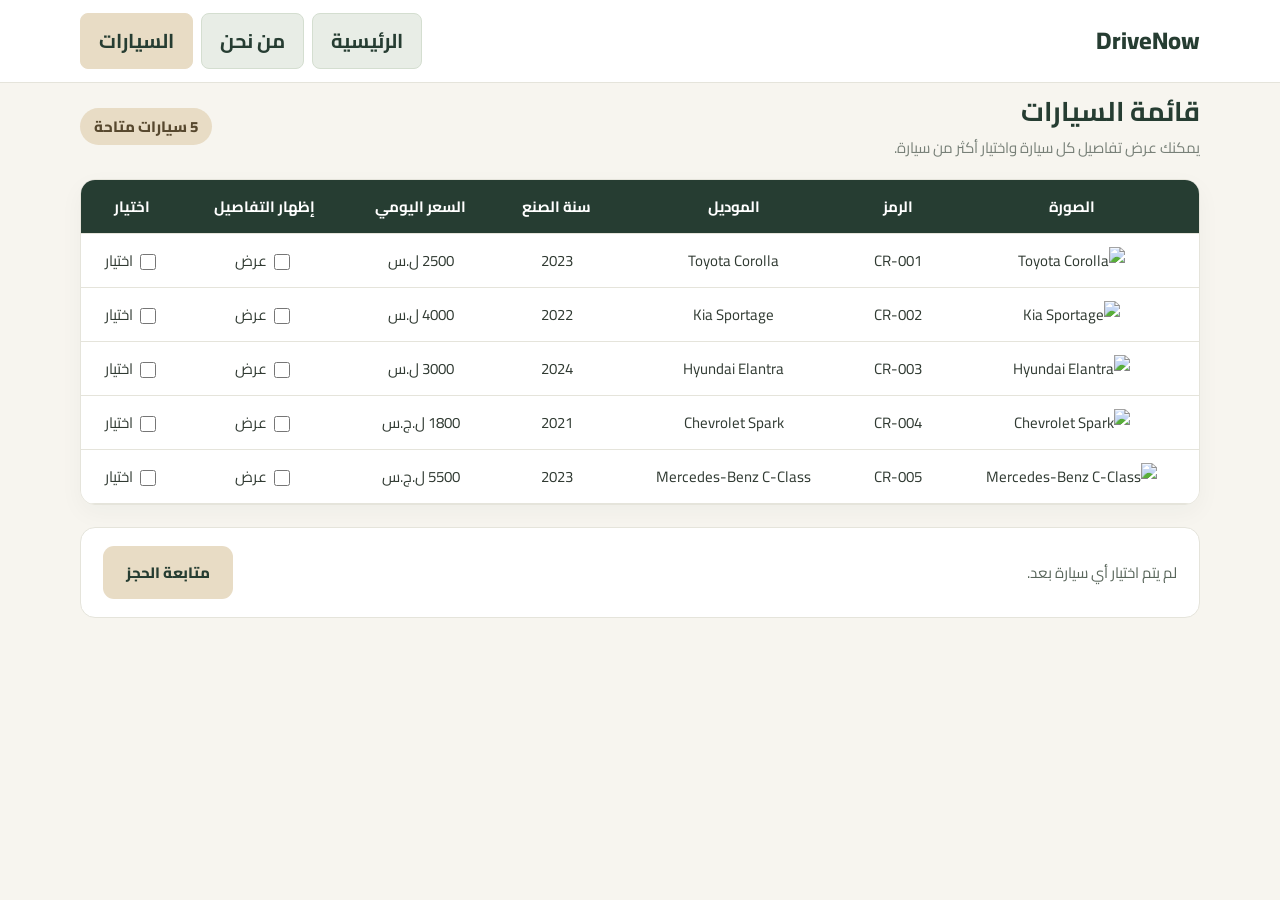
==== Cars.html @ 33cfc2ee "Add files via upload" ====
<!DOCTYPE html>
<html lang="ar" dir="rtl">
<head>
    <meta charset="UTF-8">
    <meta name="viewport" content="width=device-width, initial-scale=1.0">
  <title>DriveNow - السيارات والحجز</title>
  <link rel="stylesheet" type="text/css" href="style.css" />
  <script type="text/javascript" src="https://code.jquery.com/jquery-3.7.1.min.js"></script>
  <script type="text/javascript" src="myFunctions.js"></script>
</head>

<body>

 
  <div class="site-header">
    <div class="container header-inner">
      <div class="brand">DriveNow</div>
      <div class="nav">
        <a href="home.html">الرئيسية</a>
        <a href="AboutUs.html">من نحن</a>
        <a class="active" href="Cars.html">السيارات</a>
      </div>
    </div>
  </div>
  </div>

  
  <div class="container section">
    <div class="section-heading">
      <div>
        <h2>قائمة السيارات</h2>
        <p>يمكنك عرض تفاصيل كل سيارة واختيار أكثر من سيارة.</p>
      </div>
      <span class="pill">5 سيارات متاحة</span>
    </div>

    <div class="table-wrap">
      <table class="cars-table">
        <thead>
          <tr>
            <th>الصورة</th>
            <th>الرمز</th>
            <th>الموديل</th>
            <th>سنة الصنع</th>
            <th>السعر اليومي</th>
            <th>إظهار التفاصيل</th>
            <th>اختيار</th>
          </tr>
        </thead>

        <tbody>
          <tr>
            <td><img class="car-thumb" src="images/Toyota_Corolla.png" alt="Toyota Corolla" /></td>
            <td>CR-001</td>
            <td>Toyota Corolla</td>
            <td>2023</td>
            <td>2500 ل.س</td>
            <td><label><input class="details-toggle" type="checkbox" data-target="details-1" /> عرض</label></td>
            <td><label><input class="car-select" type="checkbox" value="CR-001" data-name="Toyota Corolla" data-price="2500" /> اختيار</label></td>
          </tr>
          <tr class="details-row" id="details-1">
            <td colspan="7">
              <div class="details-box">
                <strong>Toyota Corolla</strong>
                <span>الوقود: بنزين</span>
                <span>ناقل الحركة: أوتوماتيك</span>
                <span>المقاعد: 5</span>
                <span>عداد الكيلومترات: 25,000 كم</span>
                <span>اللون: أبيض</span>
              </div>
            </td>
          </tr>

          <tr>
            <td><img class="car-thumb" src="images/Kia_Sportage.png" alt="Kia Sportage" /></td>
            <td>CR-002</td>
            <td>Kia Sportage</td>
            <td>2022</td>
            <td>4000 ل.س</td>
            <td><label><input class="details-toggle" type="checkbox" data-target="details-2" /> عرض</label></td>
            <td><label><input class="car-select" type="checkbox" value="CR-002" data-name="Kia Sportage" data-price="4000" /> اختيار</label></td>
          </tr>
          <tr class="details-row" id="details-2">
            <td colspan="7">
              <div class="details-box">
                <strong>Kia Sportage</strong>
                <span>الوقود: بنزين</span>
                <span>ناقل الحركة: أوتوماتيك</span>
                <span>المقاعد: 5</span>
                <span>عداد الكيلومترات: 31,000 كم</span>
                <span>اللون: رمادي</span>
              </div>
            </td>
          </tr>

          <tr>
            <td><img class="car-thumb" src="images/Hyundai_Elantra.png" alt="Hyundai Elantra" /></td>
            <td>CR-003</td>
            <td>Hyundai Elantra</td>
            <td>2024</td>
            <td>3000 ل.س</td>
            <td><label><input class="details-toggle" type="checkbox" data-target="details-3" /> عرض</label></td>
            <td><label><input class="car-select" type="checkbox" value="CR-003" data-name="Hyundai Elantra" data-price="3000" /> اختيار</label></td>
          </tr>
          <tr class="details-row" id="details-3">
            <td colspan="7">
              <div class="details-box">
                <strong>Hyundai Elantra</strong>
                <span>الوقود: بنزين</span>
                <span>ناقل الحركة: أوتوماتيك</span>
                <span>المقاعد: 4</span>
                <span>عداد الكيلومترات: 12,000 كم</span>
                <span>اللون: أزرق</span>
              </div>
            </td>
          </tr>

          <tr>
            <td><img class="car-thumb" src="images/Chevrolet _Spark.png" alt="Chevrolet Spark" /></td>
            <td>CR-004</td>
            <td>Chevrolet Spark</td>
            <td>2021</td>
            <td>1800 ل.ج.س</td>
            <td><label><input class="details-toggle" type="checkbox" data-target="details-4" /> عرض</label></td>
            <td><label><input class="car-select" type="checkbox" value="CR-004" data-name="Chevrolet Spark" data-price="1800" /> اختيار</label></td>
          </tr>
          <tr class="details-row" id="details-4">
            <td colspan="7">
              <div class="details-box">
                <strong>Chevrolet Spark</strong>
                <span>الوقود: بنزين</span>
                <span>ناقل الحركة: يدوي</span>
                <span>المقاعد: 4</span>
                <span>عداد الكيلومترات: 42,000 كم</span>
                <span>اللون: أحمر</span>
              </div>
            </td>
          </tr>

          <tr>
            <td><img class="car-thumb" src="images/Mercedes_Benz_C.png" alt="Mercedes-Benz C-Class" /></td>
            <td>CR-005</td>
            <td>Mercedes-Benz C-Class</td>
            <td>2023</td>
            <td>5500 ل.ج.س</td>
            <td><label><input class="details-toggle" type="checkbox" data-target="details-5" /> عرض</label></td>
            <td><label><input class="car-select" type="checkbox" value="CR-005" data-name="Mercedes-Benz C-Class" data-price="5500" /> اختيار</label></td>
          </tr>
          <tr class="details-row" id="details-5">
            <td colspan="7">
              <div class="details-box">
                <strong>Mercedes-Benz C-Class</strong>
                <span>الوقود: بنزين</span>
                <span>ناقل الحركة: أوتوماتيك</span>
                <span>المقاعد: 5</span>
                <span>عداد الكيلومترات: 18,000 كم</span>
                <span>اللون: أسود</span>
              </div>
            </td>
          </tr>
        </tbody>
      </table>
    </div>

  
    <div class="continue-area">
      <p id="selection-message">لم يتم اختيار أي سيارة بعد.</p>
      <button class="button button-primary" id="continue-button" type="button">متابعة الحجز</button>
    </div>

    
    <div id="booking-section" class="booking-card" style="display: none;">
      <div class="section-heading">
        <div>
          <p class="eyebrow">الخطوة الأخيرة</p>
          <h2>نموذج طلب الحجز</h2>
        </div>
        <span class="pill">معلومات الزبون</span>
      </div>

      <p>الحقول المعلمة بنجمة إلزامية.</p>

      <form id="booking-form" action="#" method="post">
        <fieldset>
          <legend>المعلومات الشخصية</legend>

          <div class="form-grid">
            <div class="form-field">
              <label for="full-name">الاسم الكامل</label>
              <input id="full-name" name="fullName" type="text" />
            </div>

            <div class="form-field">
              <label for="national-id">الرقم الوطني *</label>
              <input id="national-id" name="nationalId" type="text" maxlength="11" />
            </div>

            <div class="form-field">
              <label for="mobile">رقم الموبايل</label>
              <input id="mobile" name="mobile" type="text" />
            </div>

            <div class="form-field">
              <label for="email">البريد الإلكتروني</label>
              <input id="email" name="email" type="text" />
            </div>
          </div>
        </fieldset>

        <fieldset>
          <legend>مدة التأجير</legend>

          <div class="form-grid">
            <div class="form-field">
              <label for="start-date">تاريخ البداية *</label>
              <input id="start-date" name="startDate" type="text" placeholder="yyyy-mm-dd" />
            </div>

            <div class="form-field">
              <label for="end-date">تاريخ النهاية *</label>
              <input id="end-date" name="endDate" type="text" placeholder="yyyy-mm-dd" />
            </div>
          </div>
        </fieldset>

        <div id="form-error" class="message error-message" style="display: none;"></div>

        <button class="button button-primary" type="submit">إرسال طلب الحجز</button>
      </form>

      <div id="booking-result" class="result-card" style="display: none;"></div>
    </div>
  </div>
  </div>

</body>
</html>
---- style.css ----
/* الخطوط  */
@import url('https://fonts.googleapis.com/css2?family=Cairo:wght@400;500;600;700;800&display=swap');

* {
  box-sizing: border-box;
}

html {
  scroll-behavior: smooth;
}

body {
  margin: 0;
  background: #F7F5EF;
  color: #303A32;
  font-family: 'Cairo', Tahoma, Arial, sans-serif;
  font-size: 15px;
  line-height: 1.8;
}

a {
  color:#f70202 ;
  text-decoration: none;
  font-size: 20px;
}

.container {
  width: min(1120px, 92%);
  margin: 0 auto;
}

/* رأس الصفحة */
.site-header {
  background: #FFFFFF;
  border-bottom: 1px solid #E5E4DB;
  position: relative;
  z-index: 2;
}

.header-inner {
  min-height: 82px;
  display: flex;
  align-items: center;
  justify-content: space-between;
  gap: 24px;
}

.brand {
  display: flex;
  align-items: center;
  gap: 10px;
  color: #263D32;
  font-size: 24px;
  font-weight: 800;
  direction: ltr;
}

.brand-mark {
  display: inline-flex;
  align-items: center;
  justify-content: center;
  width: 40px;
  height: 40px;
  border-radius: 13px;
  background: #E8DCC5;
  color: #263D32;
  font-family: Arial, sans-serif;
}

/* روابط التنقل */
.nav {
  display: flex;
  gap: 8px;
  flex-wrap: wrap;
}

.nav a {
  padding: 9px 18px;
  border-radius: 8px;
  color: #263D32;
  background: #E8EDE6;
  border: 1px solid #D4DED0;
  font-weight: 700;
  transition: 0.2s;
}

.nav a:hover {
  background: #263D32;
  color: #FFFFFF;
}

.nav a.active {
  background: #E8DCC5;
  color: #263D32;
  border-color: #E8DCC5;
}

/* معلومات المشرف */
.supervisor {
  text-align: center;
  margin-top: 30px;
  padding-top: 15px;
  border-top: 1px solid #E5E4DB;
  color: #263D32;
  font-size: 18px;
  font-weight: bold;
}

/* القسم الرئيسي */
.hero {
  background: linear-gradient(120deg, #263D32, #496B53);
  color: #FFFFFF;
  padding: 90px 0 100px;
  position: relative;
  overflow: hidden;
}

.hero:after {
  content: "";
  position: absolute;
  width: 330px;
  height: 330px;
  border: 50px solid rgba(255, 255, 255, .06);
  border-radius: 50%;
  left: 5%;
  top: -100px;
}

.hero-content {
  position: relative;
  z-index: 1;
}

.eyebrow {
  color: #E8DCC5;
  font-size: 13px;
  font-weight: 800;
  letter-spacing: .5px;
  margin: 0 0 8px;
}

.hero h1 {
  font-size: clamp(34px, 5vw, 54px);
  line-height: 1.35;
  margin: 0 0 15px;
}

.hero-text {
  color: #E1E9DF;
  font-size: 17px;
  max-width: 550px;
  margin: 0 0 28px;
}

/* الأزرار */
.button {
  border: 0;
  display: inline-block;
  cursor: pointer;
  border-radius: 11px;
  padding: 12px 23px;
  font-family: inherit;
  font-size: 15px;
  font-weight: 800;
  transition: transform .2s, box-shadow .2s;
}

.button:hover {
  transform: translateY(-2px);
  box-shadow: 0 8px 20px rgba(38, 61, 50, .15);
}

.button-primary {
  background: #E8DCC5;
  color: #263D32;
}

/* العناوين والأقسام */
.section {
  padding-top: 10px;
}

h2 {
  color: #263D32;
  font-size: 27px;
  line-height: 1.4;
  margin: 0 0 18px;
}

h3 {
  color: #263D32;
  margin: 8px 0;
}

p {
  margin-top: 0;
}

.section-heading {
  display: flex;
  justify-content: space-between;
  align-items: center;
  gap: 15px;
  margin-bottom: 18px;
}

.section-heading h2 {
  margin-bottom: 3px;
}

.section-heading p {
  margin: 0;
  color: #788078;
}

.pill {
  display: inline-block;
  border-radius: 30px;
  background: #E8DCC5;
  color: #57482E;
  padding: 5px 14px;
  font-weight: 800;
  white-space: nowrap;
}

/* البطاقات */
.feature-grid {
  display: grid;
  grid-template-columns: repeat(3, 1fr);
  gap: 18px;
}

.feature-card,
.info-panel,
.contact-card,
.about-main,
.booking-card {
  background: #FFFFFF;
  border: 1px solid #E5E4DB;
  border-radius: 18px;
  padding: 25px;
  box-shadow: 0 8px 25px rgba(38, 61, 50, .04);
}

.feature-icon {
  width: 42px;
  height: 42px;
  display: inline-flex;
  align-items: center;
  justify-content: center;
  border-radius: 12px;
  background: #E8EDE6;
  color: #263D32;
  font-size: 22px;
  font-weight: 800;
}

.feature-card p,
.about-main p {
  color: #687168;
}

.info-panel {
  margin-bottom: 50px;
}

/* الجداول العامة */
.simple-table,
.cars-table {
  width: 100%;
  border-collapse: collapse;
  background: #FFFFFF;
}

.simple-table th,
.simple-table td {
  padding: 13px 15px;
  text-align: right;
  border-bottom: 1px solid #E5E4DB;
}

.simple-table th {
  color: #263D32;
  background: #EEF2E9;
}

.placeholder {
  color: #82704D;
}

/* عنوان الصفحات الداخلية */
.page-banner {
  padding: 42px 0;
  background: #263D32;
  color: #FFFFFF;
}

.page-banner h1 {
  margin: 0 0 6px;
  font-size: 36px;
}

.page-banner p:last-child {
  color: #E1E9DF;
  margin-bottom: 0;
}

/* صفحة من نحن */
.about-layout {
  display: grid;
  grid-template-columns: 1.5fr 1fr;
  gap: 22px;
  align-items: start;
}

.contact-card p {
  margin: 10px 0;
  color: #687168;
}

.small-note {
  color: #788078;
  font-size: 13px;
  margin-top: 15px;
}

/* جدول السيارات */
.table-wrap {
  overflow-x: auto;
  border-radius: 15px;
  border: 1px solid #E5E4DB;
  box-shadow: 0 8px 25px rgba(38, 61, 50, .04);
}

.cars-table {
  min-width: 950px;
}

.cars-table th,
.cars-table td {
  padding: 13px 12px;
  text-align: center;
  border-bottom: 1px solid #E5E4DB;
}

.cars-table th {
  color: #FFFFFF;
  background: #263D32;
  font-weight: 700;
}

.cars-table tbody tr:not(.details-row):hover {
  background: #F5F7F1;
}

.cars-table label {
  white-space: nowrap;
  cursor: pointer;
}

input[type="checkbox"] {
  accent-color: #496B53;
  width: 16px;
  height: 16px;
  vertical-align: middle;
}

.car-thumb {
  width: 100px;
  height: 58px;
  object-fit: contain;
}

/* تفاصيل السيارة */
.details-row {
  background: #EEF2E9;
}

.details-row td {
  text-align: right;
}

.details-box {
  display: flex;
  flex-wrap: wrap;
  align-items: center;
  gap: 12px 22px;
  padding: 8px 10px;
  color: #59665B;
}

.details-box strong {
  color: #263D32;
}

/* اختيار السيارات */
.continue-area {
  display: flex;
  align-items: center;
  justify-content: space-between;
  gap: 18px;
  margin: 22px 0 35px;
  padding: 18px 22px;
  background: #FFFFFF;
  border: 1px solid #E5E4DB;
  border-radius: 15px;
}

.continue-area p {
  margin: 0;
  color: #59665B;
}

/* نموذج الحجز */
.booking-card {
  margin: 25px 0 45px;
}

fieldset {
  border: 1px solid #DDE3D8;
  border-radius: 13px;
  padding: 18px;
  margin: 20px 0;
}

legend {
  color: #263D32;
  padding: 0 9px;
  font-weight: 800;
}

.form-grid {
  display: grid;
  grid-template-columns: repeat(2, minmax(0, 1fr));
  gap: 18px;
}

.form-field {
  display: flex;
  flex-direction: column;
  gap: 7px;
}

.form-field label {
  color: #3F4C42;
  font-weight: 700;
}

.form-field input {
  width: 100%;
  border: 1px solid #D5DDD2;
  border-radius: 9px;
  background: #FCFCF9;
  color: #303A32;
  font: inherit;
  padding: 11px 13px;
  direction: rtl;
}

.form-field input:focus {
  outline: none;
  border-color: #496B53;
  box-shadow: 0 0 0 3px rgba(73, 107, 83, .12);
}

/* رسائل الخطأ   */
.message {
  padding: 12px 15px;
  border-radius: 10px;
  margin: 15px 0;
}

.error-message {
  color: #9E2630;
  background: #FFF0F0;
  border: 1px solid #FFD1D1;
}

.result-card {
  background: #F8FAF5;
  border: 1px solid #DCE5D8;
  border-radius: 14px;
  padding: 22px;
  margin-top: 24px;
}

.result-card ul {
  padding-right: 24px;
}

.result-card li {
  margin-bottom: 8px;
}

.final-total {
  background: #E5F0E5;
  border-radius: 10px;
  color: #285B3D;
  padding: 12px 15px;
  font-size: 20px;
  font-weight: 800;
}

/* أسفل الصفحة */
.site-footer {
  background: #1D2D25;
  color: #E1E7DF;
  padding: 22px 0;
  font-size: 13px;
}

.site-footer a {
  color: #FFFFFF;
}
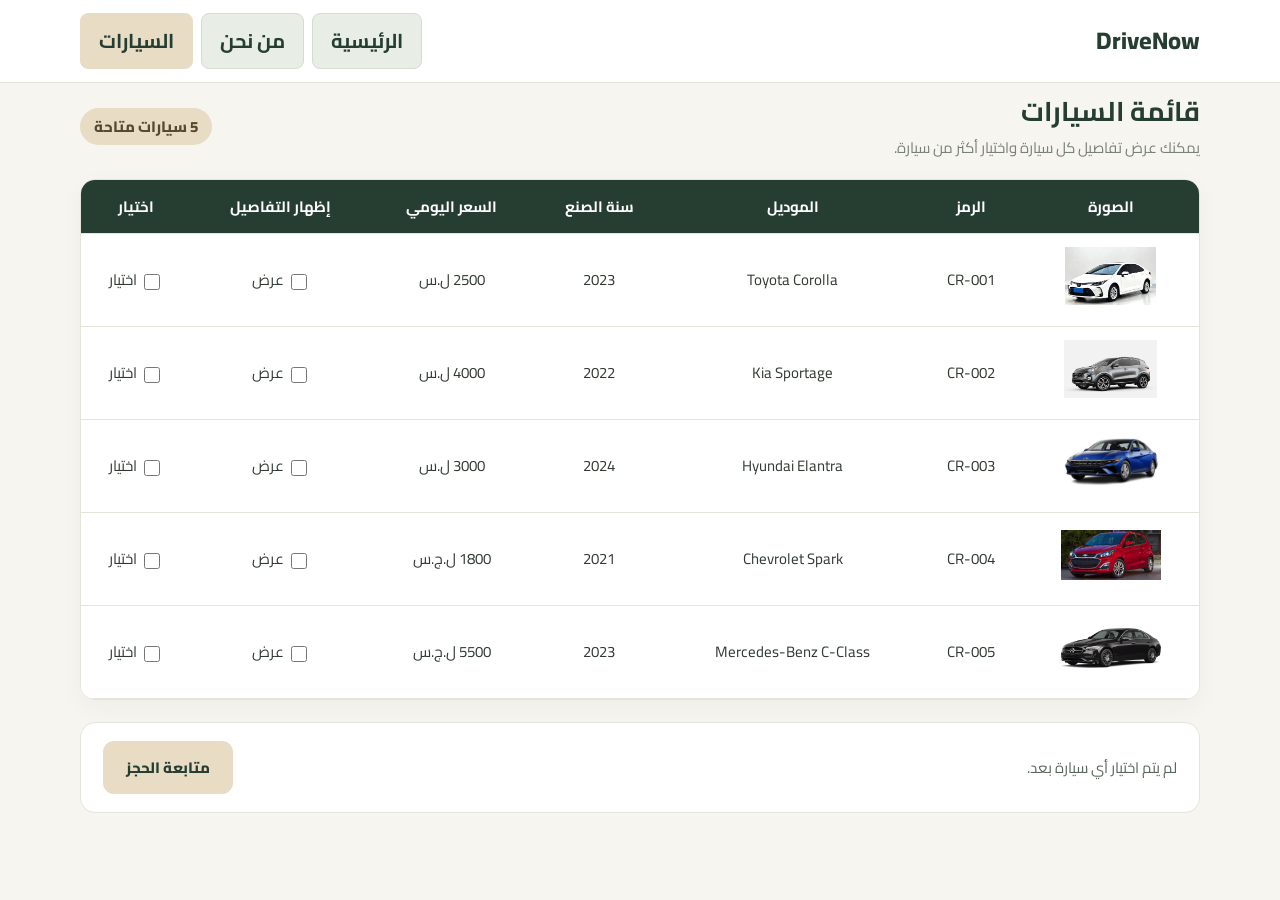
==== commit d8a4fb24: "Create Cars.html" ====
--- a/Cars.html
+++ b/Cars.html
@@ -51,7 +51,7 @@
 
         <tbody>
           <tr>
-            <td><img class="car-thumb" src="images/Toyota_Corolla.png" alt="Toyota Corolla" /></td>
+            <td><img class="car-thumb" src="Toyota_Corolla.png" alt="Toyota Corolla" /></td>
             <td>CR-001</td>
             <td>Toyota Corolla</td>
             <td>2023</td>
@@ -73,7 +73,7 @@
           </tr>
 
           <tr>
-            <td><img class="car-thumb" src="images/Kia_Sportage.png" alt="Kia Sportage" /></td>
+            <td><img class="car-thumb" src="Kia_Sportage.png" alt="Kia Sportage" /></td>
             <td>CR-002</td>
             <td>Kia Sportage</td>
             <td>2022</td>
@@ -95,7 +95,7 @@
           </tr>
 
           <tr>
-            <td><img class="car-thumb" src="images/Hyundai_Elantra.png" alt="Hyundai Elantra" /></td>
+            <td><img class="car-thumb" src="Hyundai_Elantra.png" alt="Hyundai Elantra" /></td>
             <td>CR-003</td>
             <td>Hyundai Elantra</td>
             <td>2024</td>
@@ -117,7 +117,7 @@
           </tr>
 
           <tr>
-            <td><img class="car-thumb" src="images/Chevrolet _Spark.png" alt="Chevrolet Spark" /></td>
+            <td><img class="car-thumb" src="Chevrolet _Spark.png" alt="Chevrolet Spark" /></td>
             <td>CR-004</td>
             <td>Chevrolet Spark</td>
             <td>2021</td>
@@ -139,7 +139,7 @@
           </tr>
 
           <tr>
-            <td><img class="car-thumb" src="images/Mercedes_Benz_C.png" alt="Mercedes-Benz C-Class" /></td>
+            <td><img class="car-thumb" src="Mercedes_Benz_C.png" alt="Mercedes-Benz C-Class" /></td>
             <td>CR-005</td>
             <td>Mercedes-Benz C-Class</td>
             <td>2023</td>
